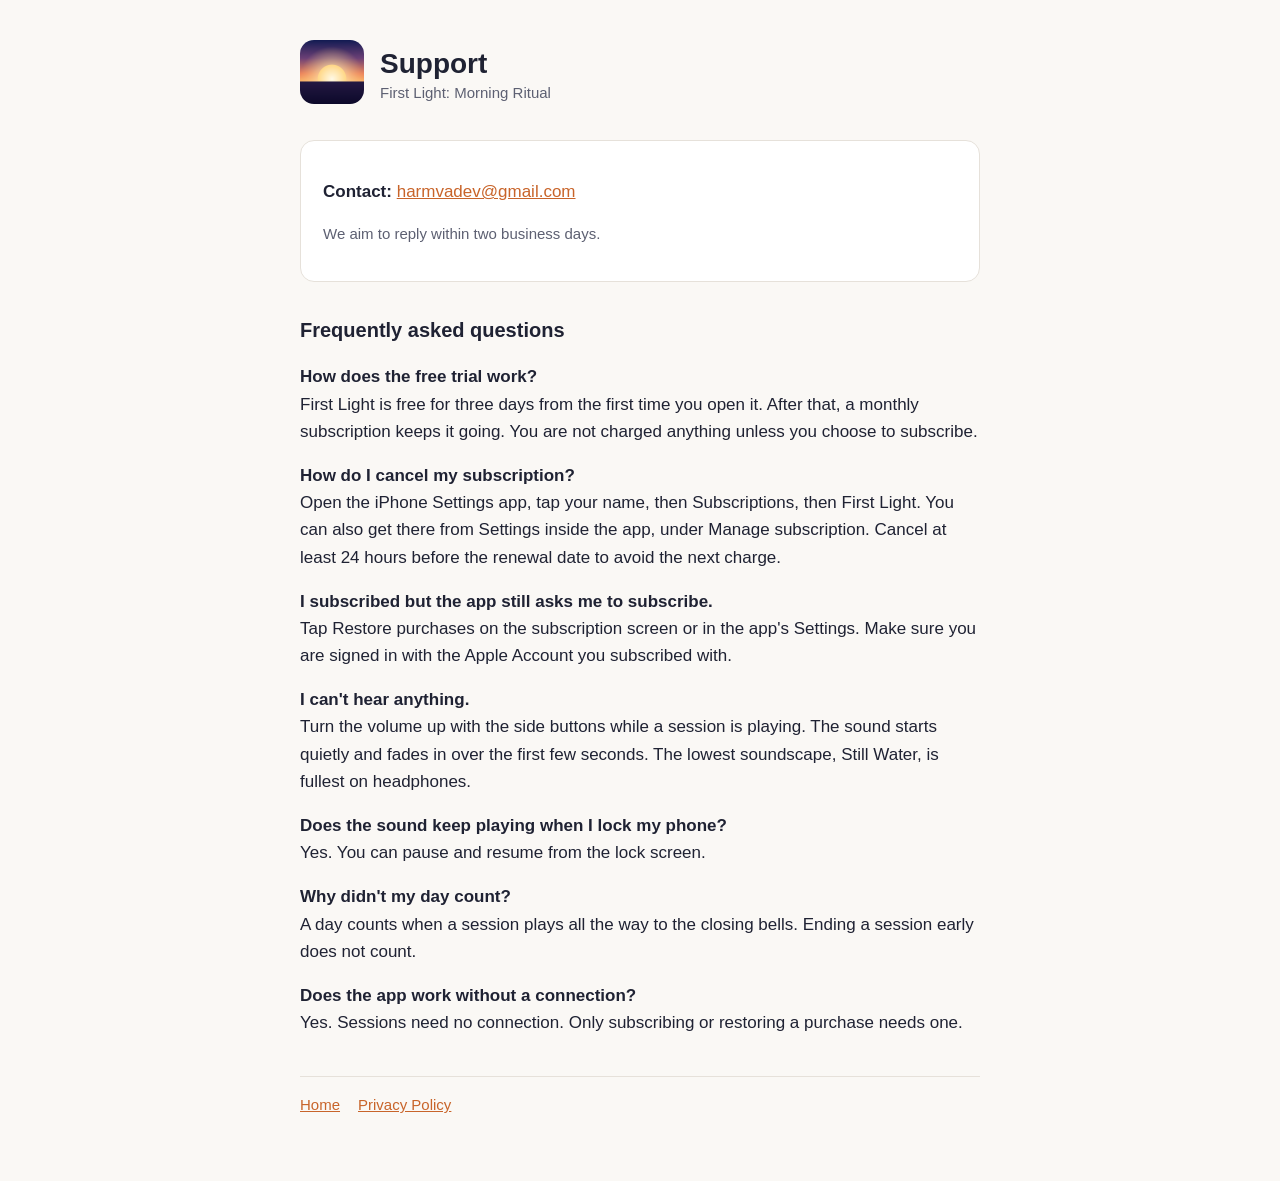
==== support.html @ 29fd798b "First Light site: home, privacy policy, support Co-Authored-By: Claude Opus 5.5 <noreply@anthropic.c" ====
<!doctype html>
<html lang="en"><head><meta charset="utf-8"><meta name="viewport" content="width=device-width, initial-scale=1">
<title>First Light Support</title><link rel="icon" href="icon.png"><link rel="stylesheet" href="style.css"></head>
<body><main>
<header><a href="index.html"><img src="icon.png" alt="First Light"></a><div><h1>Support</h1><div class="muted">First Light: Morning Ritual</div></div></header>
<div class="card">
<p><strong>Contact:</strong> <a href="mailto:harmvadev@gmail.com?subject=First%20Light%20support">harmvadev@gmail.com</a></p>
<p class="muted">We aim to reply within two business days.</p>
</div>
<h2>Frequently asked questions</h2>
<p><strong>How does the free trial work?</strong><br>First Light is free for three days from the first time you open it. After that, a monthly subscription keeps it going. You are not charged anything unless you choose to subscribe.</p>
<p><strong>How do I cancel my subscription?</strong><br>Open the iPhone Settings app, tap your name, then Subscriptions, then First Light. You can also get there from Settings inside the app, under Manage subscription. Cancel at least 24 hours before the renewal date to avoid the next charge.</p>
<p><strong>I subscribed but the app still asks me to subscribe.</strong><br>Tap Restore purchases on the subscription screen or in the app's Settings. Make sure you are signed in with the Apple Account you subscribed with.</p>
<p><strong>I can't hear anything.</strong><br>Turn the volume up with the side buttons while a session is playing. The sound starts quietly and fades in over the first few seconds. The lowest soundscape, Still Water, is fullest on headphones.</p>
<p><strong>Does the sound keep playing when I lock my phone?</strong><br>Yes. You can pause and resume from the lock screen.</p>
<p><strong>Why didn't my day count?</strong><br>A day counts when a session plays all the way to the closing bells. Ending a session early does not count.</p>
<p><strong>Does the app work without a connection?</strong><br>Yes. Sessions need no connection. Only subscribing or restoring a purchase needs one.</p>
<nav><a href="index.html">Home</a><a href="privacy.html">Privacy Policy</a></nav>
</main></body></html>
---- style.css ----
:root { --bg:#faf8f5; --fg:#1f2233; --muted:#5d6072; --accent:#c8642a; --card:#fff; --line:#e6e1da; }
@media (prefers-color-scheme: dark) { :root { --bg:#16182a; --fg:#eceaf2; --muted:#a4a6b8; --card:#1f2236; --line:#2e3150; } }
* { box-sizing: border-box; }
body { margin:0; background:var(--bg); color:var(--fg); font:17px/1.6 -apple-system, BlinkMacSystemFont, "Segoe UI", Roboto, sans-serif; }
main { max-width: 720px; margin: 0 auto; padding: 40px 20px 64px; }
header { display:flex; align-items:center; gap:16px; margin-bottom:28px; }
header img { width:64px; height:64px; border-radius:14px; }
header a { color:inherit; text-decoration:none; }
h1 { font-size:28px; margin:0; line-height:1.2; }
h2 { font-size:20px; margin:32px 0 8px; }
p, li { color:var(--fg); }
.muted { color:var(--muted); font-size:15px; }
a { color:var(--accent); }
.card { background:var(--card); border:1px solid var(--line); border-radius:14px; padding:20px 22px; margin:18px 0; }
nav { margin-top:40px; padding-top:16px; border-top:1px solid var(--line); font-size:15px; }
nav a { margin-right:18px; }
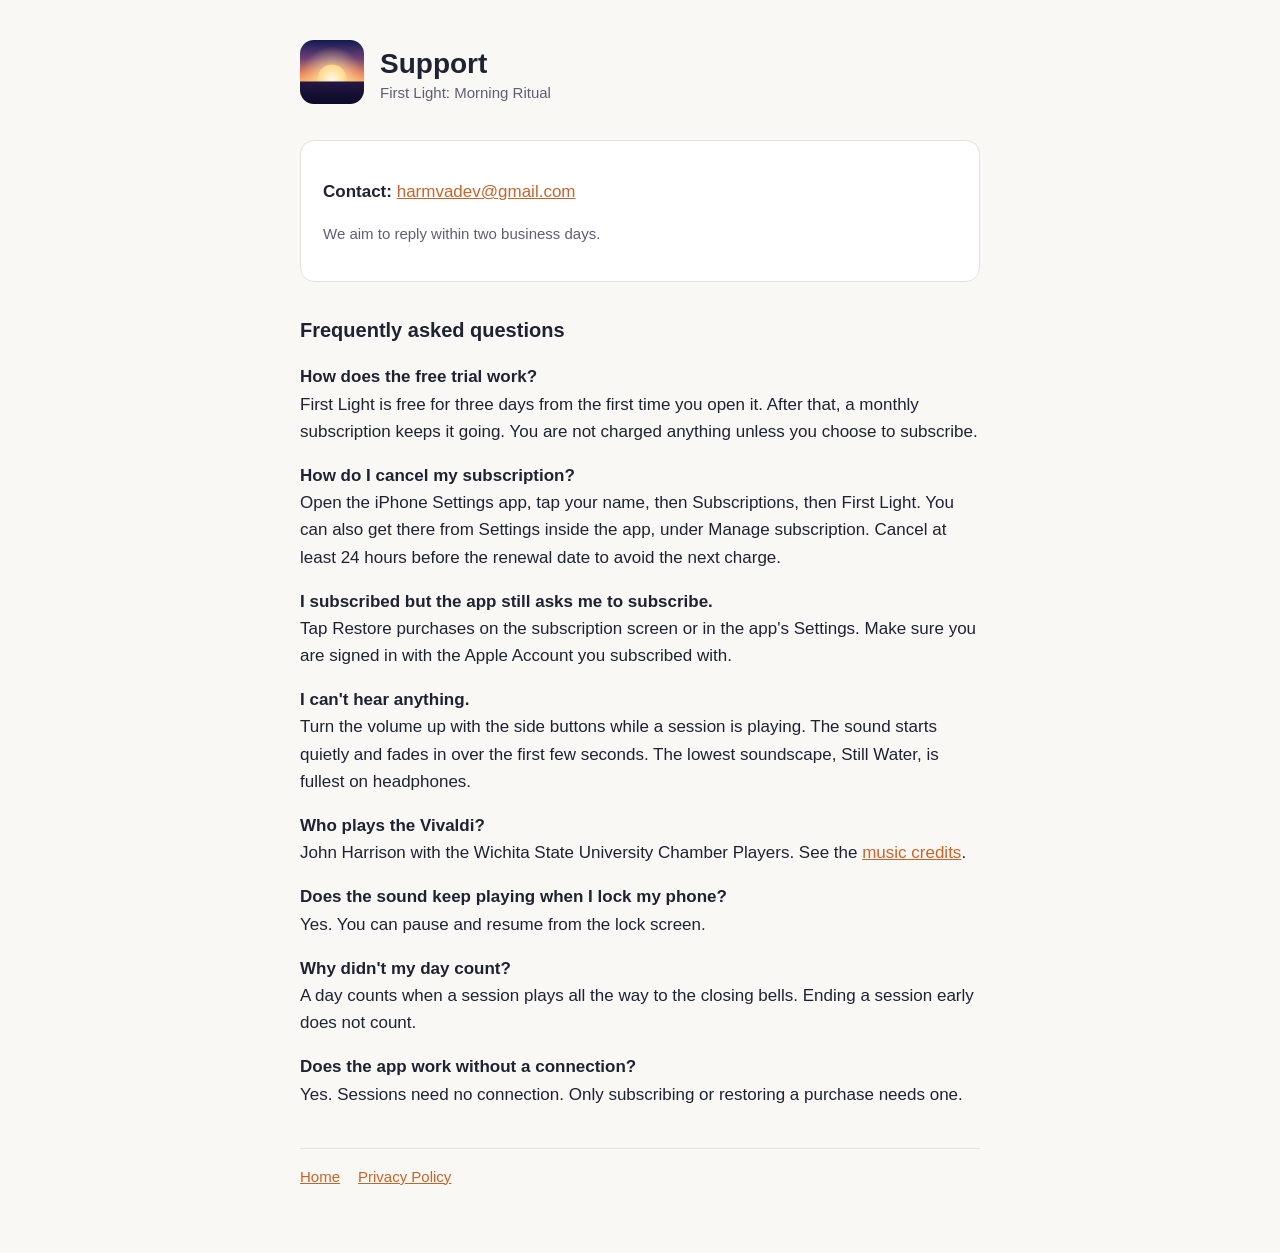
==== commit c35edb28: "Vivaldi soundscape: music credits page and the adapted CC BY-SA recordings Co-Authored-By: Claude Op" ====
--- a/support.html
+++ b/support.html
@@ -12,6 +12,7 @@
 <p><strong>How do I cancel my subscription?</strong><br>Open the iPhone Settings app, tap your name, then Subscriptions, then First Light. You can also get there from Settings inside the app, under Manage subscription. Cancel at least 24 hours before the renewal date to avoid the next charge.</p>
 <p><strong>I subscribed but the app still asks me to subscribe.</strong><br>Tap Restore purchases on the subscription screen or in the app's Settings. Make sure you are signed in with the Apple Account you subscribed with.</p>
 <p><strong>I can't hear anything.</strong><br>Turn the volume up with the side buttons while a session is playing. The sound starts quietly and fades in over the first few seconds. The lowest soundscape, Still Water, is fullest on headphones.</p>
+<p><strong>Who plays the Vivaldi?</strong><br>John Harrison with the Wichita State University Chamber Players. See the <a href="credits.html">music credits</a>.</p>
 <p><strong>Does the sound keep playing when I lock my phone?</strong><br>Yes. You can pause and resume from the lock screen.</p>
 <p><strong>Why didn't my day count?</strong><br>A day counts when a session plays all the way to the closing bells. Ending a session early does not count.</p>
 <p><strong>Does the app work without a connection?</strong><br>Yes. Sessions need no connection. Only subscribing or restoring a purchase needs one.</p>
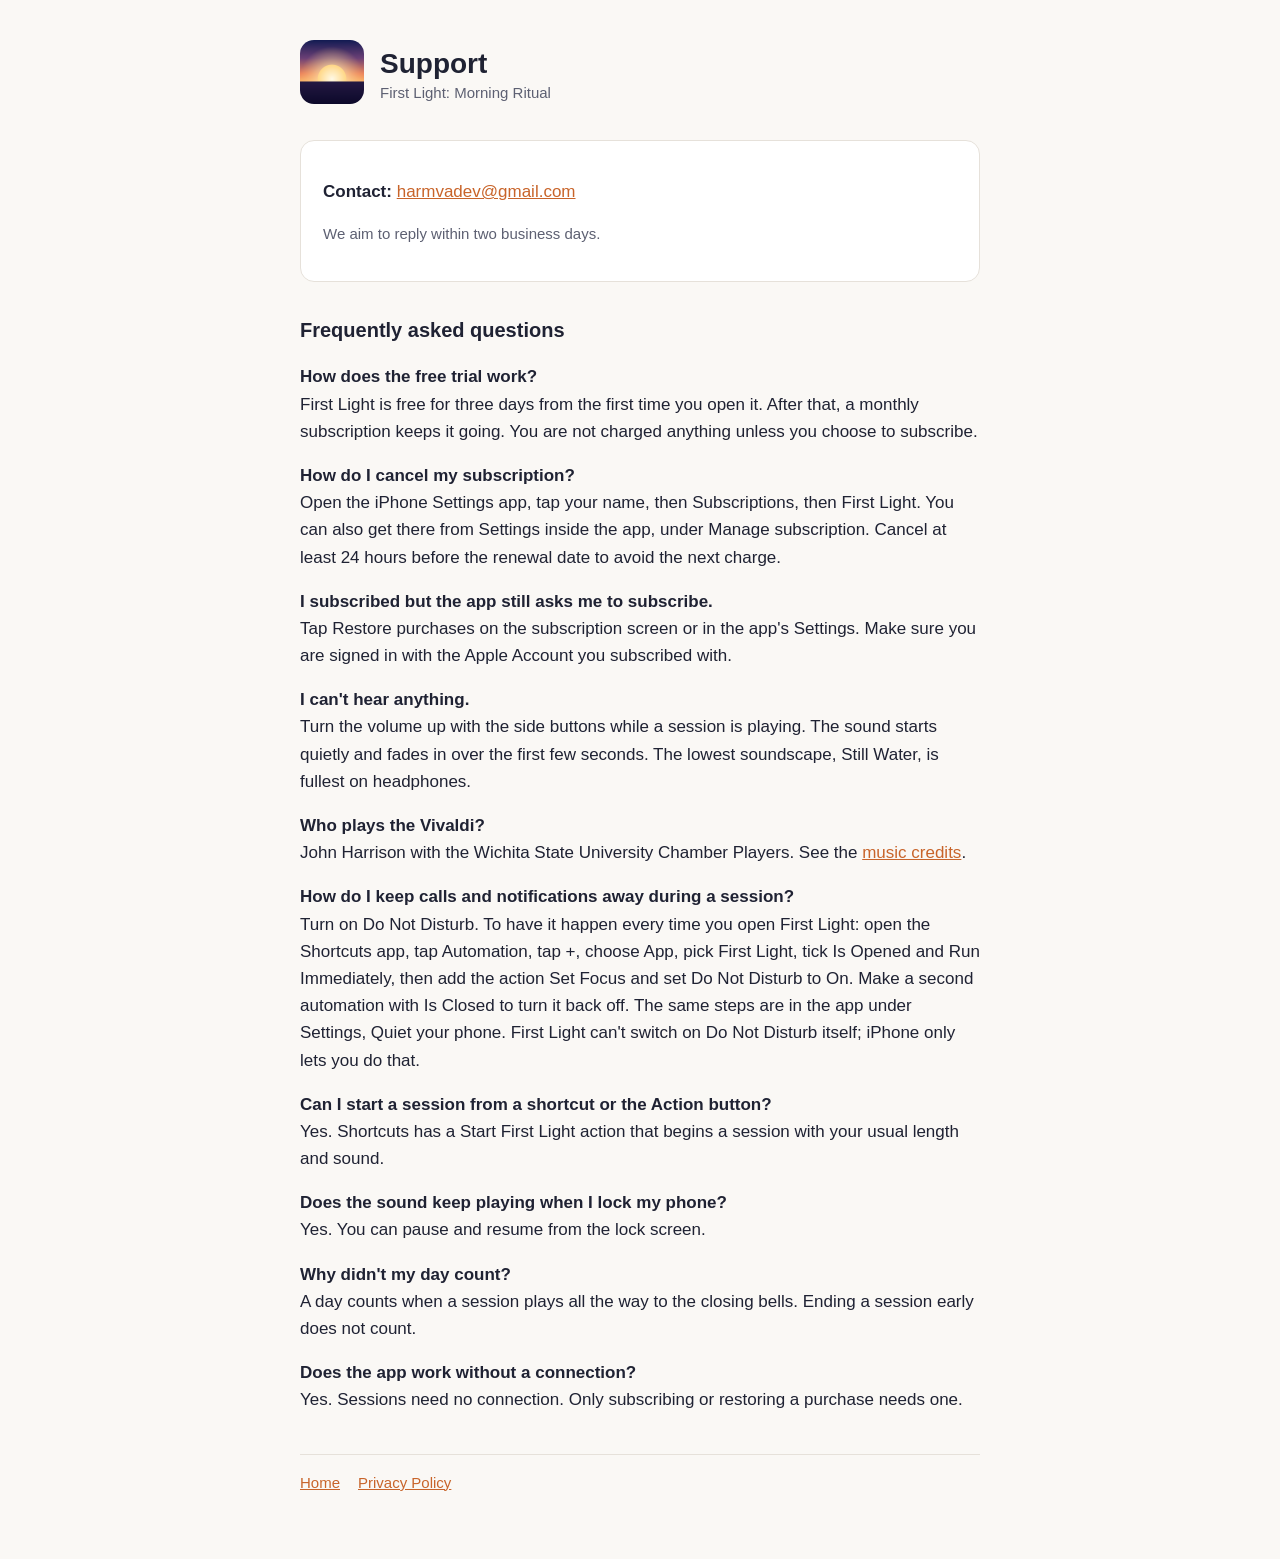
==== commit 8fb3fff9: "Support: Do Not Disturb automation and the Start First Light shortcut Co-Authored-By: Claude Opus 5." ====
--- a/support.html
+++ b/support.html
@@ -13,6 +13,8 @@
 <p><strong>I subscribed but the app still asks me to subscribe.</strong><br>Tap Restore purchases on the subscription screen or in the app's Settings. Make sure you are signed in with the Apple Account you subscribed with.</p>
 <p><strong>I can't hear anything.</strong><br>Turn the volume up with the side buttons while a session is playing. The sound starts quietly and fades in over the first few seconds. The lowest soundscape, Still Water, is fullest on headphones.</p>
 <p><strong>Who plays the Vivaldi?</strong><br>John Harrison with the Wichita State University Chamber Players. See the <a href="credits.html">music credits</a>.</p>
+<p><strong>How do I keep calls and notifications away during a session?</strong><br>Turn on Do Not Disturb. To have it happen every time you open First Light: open the Shortcuts app, tap Automation, tap +, choose App, pick First Light, tick Is Opened and Run Immediately, then add the action Set Focus and set Do Not Disturb to On. Make a second automation with Is Closed to turn it back off. The same steps are in the app under Settings, Quiet your phone. First Light can't switch on Do Not Disturb itself; iPhone only lets you do that.</p>
+<p><strong>Can I start a session from a shortcut or the Action button?</strong><br>Yes. Shortcuts has a Start First Light action that begins a session with your usual length and sound.</p>
 <p><strong>Does the sound keep playing when I lock my phone?</strong><br>Yes. You can pause and resume from the lock screen.</p>
 <p><strong>Why didn't my day count?</strong><br>A day counts when a session plays all the way to the closing bells. Ending a session early does not count.</p>
 <p><strong>Does the app work without a connection?</strong><br>Yes. Sessions need no connection. Only subscribing or restoring a purchase needs one.</p>
